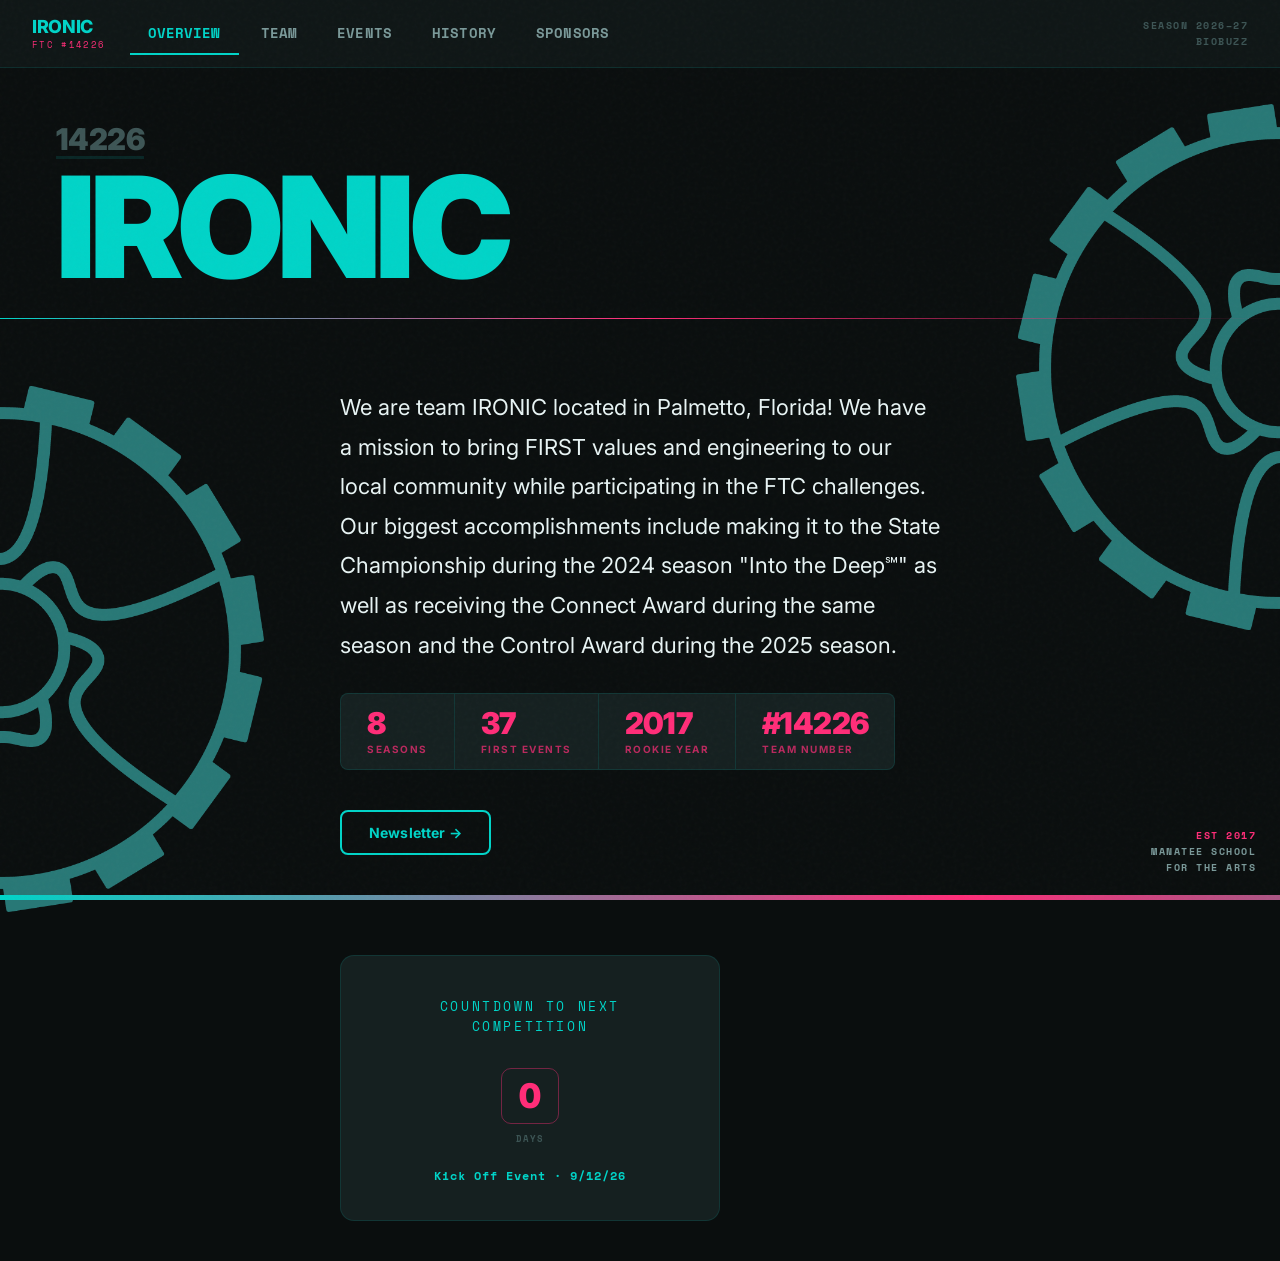
==== index.html @ 88496b1e "Add files via upload" ====
<!DOCTYPE html>
<html lang="en">
<head>
<meta charset="UTF-8">
<meta name="viewport" content="width=device-width, initial-scale=1.0">
<title>Team IRONIC</title>
<link rel="preconnect" href="https://fonts.googleapis.com">
<link rel="preconnect" href="https://fonts.gstatic.com" crossorigin>
<link href="https://fonts.googleapis.com/css2?family=Inter:wght@300;400;500;600;700;800;900&family=Space+Mono:wght@400;700&display=swap" rel="stylesheet">
<link rel="stylesheet" href="style.css">
</head>
<!--
  HOME / OVERVIEW PAGE

  What's on this page, top to bottom:
    1. Top bar (nav), same one every page uses
    2. Hero banner, team name plus the spinning gears
    3. Overview section, the paragraph, stat numbers, button and countdown card
    4. RGB strip at the very bottom

  Quick edits:
  - Bio paragraph, edit the <p class="lead"> text below.
  - Stat numbers (Seasons, FIRST Events, Rookie Year, Team #), edit
    the .hero-stat-num spans.
  - Countdown date, set NEXT_COMP_DATE in script.js. The card now
    only shows Days (hours/min/sec were dropped from both here and
    script.js) — so it only needs re-checking once a day, not once
    a second.
  - "14226" under the team name uses type-caption-heading now
    (bumped up from type-subhead) so it reads bigger.
  - The only CTA left under the paragraph now is "Newsletter →" —
    the old "Meet the Team →" button that sat next to it was
    removed. It still has data-modal="newsletter" instead of an
    onclick navigation — script.js section 4 turns that into a
    blurred popup instead of a page jump. See style.css section 18
    and newsletter.html for the rest of that setup.
  - Full notes on this file's CSS are in style-guide.pdf, sections
    6 through 10.
  - Text sizing (headline, subhead, body copy, caption heading,
    caption, button) comes from the shared "type-" classes in
    style.css section 15. Anything using Space Mono also gets the
    "mono" class from that same section.
  - Top nav links (below) use type-button now instead of
    type-caption-heading — same smaller size as the site's other
    buttons, just picked from the existing "type-" options rather
    than a new size. Applies to every page's topbar, not just this
    one.
-->
<body data-page="index.html">


<!-- TOP BAR -->
<header class="topbar">
  <div class="topbar-brand">
    <div class="topbar-logo"><span>IRON</span>IC</div>
    <div class="topbar-number mono">FTC #14226</div>
  </div>
  <nav class="topbar-links">
    <a class="nav-link type-button" href="index.html">Overview</a>
    <a class="nav-link type-button" href="team.html">Team</a>
    <a class="nav-link type-button" href="events.html">Events</a>
    <a class="nav-link type-button" href="history.html">History</a>
    <a class="nav-link type-button" href="sponsors.html">Sponsors</a>
  </nav>
  <div class="topbar-meta type-caption mono">
    Season 2026–27<br>
    BIOBUZZ
  </div>
</header>

  <main>

<div class="page active" id="page-overview">

  <!-- Hero banner: title on the left, EST/school info bottom right,
       gears hanging off the bottom corners -->
  <div class="hero-banner-wrap">

    <div class="hero-desktop">

      <!-- title block -->
      <div class="hero-top-row">
        <div class="hero-title-block">
          <div class="hero-teamnum type-caption-heading">14226</div>
          <div class="hero-teamname type-hero-headline">IRONIC</div>
        </div>
      </div>

      <!-- meta info, bottom right corner -->
      <div class="hero-meta-block">
        <div class="hero-meta-line type-caption mono">EST 2017</div>
        <div class="hero-meta-line type-caption mono">Manatee School</div>
        <div class="hero-meta-line type-caption mono">for the Arts</div>
      </div>

      <!-- decorative spinning gears, bleed off the corners -->
      <div class="hero-gear-desktop-left">
        <img src="gear.png" alt="" class="gear-spin">
      </div>
      <div class="hero-gear-desktop-right">
        <img src="gear.png" alt="" class="gear-spin-reverse">
      </div>

      <!-- cutoff line -->
      <div class="hero-cutoff-line"></div>
    </div>

  </div>

  <!-- OVERVIEW: lead paragraph + stat pills + CTA (left) / countdown card (right) -->
  <div class="overview-hero" style="grid-template-columns: 1fr; border-right: none; border-bottom: none; background: transparent; position: relative; z-index: 2; align-items: start; min-height: 0; margin-top: -100px;">

    <div class="hero-text" style="border-right: none; padding: 0px 340px 40px 340px; background: transparent; display: flex; flex-direction: row; align-items: flex-end; justify-content: flex-start; gap: 60px; flex-wrap: wrap;">

      <!-- left: paragraph + stats -->
      <div style="flex: 1 1 480px; min-width: 0;">
        <p class="lead type-body" style="max-width: 640px; margin-bottom: 28px;">We are team IRONIC located in Palmetto, Florida! We have a mission to bring FIRST values and engineering to our local community while participating in the FTC challenges. Our biggest accomplishments include making it to the State Championship during the 2024 season "Into the Deep℠" as well as receiving the Connect Award during the same season and the Control Award during the 2025 season.</p>

        <!-- fact box / stats bar -->
        <div class="hero-stats" style="position: relative; z-index: 3;">
          <div class="hero-stat">
            <span class="hero-stat-num type-caption-heading">8</span>
            <span class="hero-stat-label type-caption">Seasons</span>
          </div>
          <div class="hero-stat-div"></div>
          <div class="hero-stat">
            <span class="hero-stat-num type-caption-heading">37</span>
            <span class="hero-stat-label type-caption">FIRST Events</span>
          </div>
          <div class="hero-stat-div"></div>
          <div class="hero-stat">
            <span class="hero-stat-num type-caption-heading">2017</span>
            <span class="hero-stat-label type-caption">Rookie Year</span>
          </div>
          <div class="hero-stat-div"></div>
          <div class="hero-stat">
            <span class="hero-stat-num type-caption-heading">#14226</span>
            <span class="hero-stat-label type-caption">Team Number</span>
          </div>
        </div>

        <div style="display: flex; flex-direction: row; align-items: center; gap: 16px; flex-wrap: wrap; margin-top: 24px;">
          <button type="button" class="type-button" data-modal="newsletter" style="
            padding: 12px 27px;
            background: transparent;
            color: var(--teal);
            border: 2px solid var(--teal);
            border-radius: 8px;
            cursor: pointer;
            transition: background 0.15s, color 0.15s, border-color 0.15s;
          " onmouseover="this.style.background='var(--teal)'; this.style.color='var(--bg)'; this.style.borderColor='var(--teal)';" onmouseout="this.style.background='transparent'; this.style.color='var(--teal)'; this.style.borderColor='var(--teal)';">
            Newsletter →
          </button>
        </div>
      </div>

      <!-- right side: countdown card, lines up with the stats bar automatically -->
      <div class="countdown-card" id="countdownCard" style="flex: 0 0 380px; align-self: flex-start; margin-top: 40px;">
        <div class="countdown-label mono">
          Countdown to Next Competition
        </div>
        <div class="countdown-digits">
          <div class="countdown-unit">
            <div class="countdown-num" id="cd-days">--</div>
            <div class="countdown-sublabel mono">Days</div>
          </div>
        </div>
        <div class="countdown-event mono">Kick Off Event · 9/12/26</div>
      </div>

    </div>
  </div>
</div>

</main>

<!-- RGB light strip, cycles through site colors at the very bottom of the page -->
<div class="rgb-strip"></div>

<script src="script.js"></script>
</body>
</html>
---- style.css ----
/* TABLE OF CONTENTS
   Full explanations for each numbered section live in
   style-guide.pdf. This file just keeps the section markers so you
   can jump around fast.

   1.  Color variables
   2.  Baseline setup
   3.  Background texture
   4.  Navigation bar
   5.  Page intersection with nav prevention
   6.  Page headlines
   7.  Index - General overview
   8.  Index - decoration
   9.  Gear spinning animation
   10. Event countdown card
   11. Events overall page
   12. Team overall page
   13. Scroll bar
   14. RGB strip
   15. Typography system
   16. Utility text colors
   17. History - past seasons page
   18. Newsletter card + modal overlay
   19. Sponsors page
*/


/* 1. Color variables */
:root {
  --teal: #00D4C8;
  --teal-dim: #00A89E;
  --teal-glow: rgba(0,212,200,0.15);
  --teal-border: rgba(0,212,200,0.3);
  --pink: #FF2D78;
  --pink-dim: rgba(255,45,120,0.15);
  --bg: #0A0E0E;
  --bg2: #0F1616;
  --bg3: #131E1E;
  --surface: #152020;
  --surface2: #1C2B2B;
  --text: #E8F4F4;
  --text-dim: #7A9999;
  --text-muted: #3D5555;
  --border: rgba(0,212,200,0.12);
}


/* 2. Baseline setup */
* { margin: 0; padding: 0; box-sizing: border-box; }

html { scroll-behavior: smooth; }

body {
  background: var(--bg);
  color: var(--text);
  font-family: "Inter", sans-serif;
  font-weight: 400;
  min-height: 100vh;
  overflow-x: hidden;
}


/* 3. Background texture */
body::before {
  content: "";
  position: fixed;
  inset: 0;
  background-image: url("data:image/svg+xml,%3Csvg viewBox='0 0 256 256' xmlns='http://www.w3.org/2000/svg'%3E%3Cfilter id='noise'%3E%3CfeTurbulence type='fractalNoise' baseFrequency='0.9' numOctaves='4' stitchTiles='stitch'/%3E%3C/filter%3E%3Crect width='100%25' height='100%25' filter='url(%23noise)' opacity='0.04'/%3E%3C/svg%3E");
  pointer-events: none;
  z-index: 9999;
  opacity: 0.6;
}


/* 4. Navigation bar */
.topbar {
  position: fixed;
  top: 0; left: 0; right: 0;
  height: 68px;
  background: var(--bg2);
  border-bottom: 1px solid var(--border);
  display: flex;
  align-items: center;
  justify-content: flex-start;
  gap: 24px;
  padding: 0 32px;
  z-index: 200;
}

.topbar-brand {
  display: flex;
  flex-direction: column;
  justify-content: center;
  flex-shrink: 0;
  line-height: 1.2;
}

.topbar-logo {
  font-family: "Inter", sans-serif;
  font-size: 18px;
  font-weight: 800;
  color: var(--teal);
  letter-spacing: -0.02em;
}

.topbar-number {
  font-size: 9px;
  color: var(--pink);
  letter-spacing: 0.15em;
  margin-top: 3px;
}

.topbar-links {
  display: flex;
  align-items: center;
  gap: 4px;
}

.nav-link {
  display: inline-flex;
  align-items: center;
  padding: 10px 18px;
  cursor: pointer;
  transition: all 0.2s;
  border-bottom: 2px solid transparent;
  color: var(--text-dim);
  text-transform: uppercase;
  text-decoration: none;
  position: relative;
}

.nav-link:hover { color: var(--teal); border-bottom-color: var(--teal-dim); }

.nav-link.active {
  color: var(--teal);
  border-bottom-color: var(--teal);
}

.nav-link:nth-child(even):hover { color: var(--pink); border-bottom-color: var(--pink); }

.topbar-meta {
  color: var(--text-muted);
  text-align: right;
  line-height: 1.6;
  flex-shrink: 0;
  margin-left: auto;
}

/* Nav links are set on Space Mono (already used everywhere via
   ".mono") instead of Inter. Written as ".topbar .nav-link" (not
   just ".nav-link") so it beats whichever "type-" class is on the
   link for font-family — no new font was added, this just points
   at the other one already loaded.

   Size is handled from the HTML side instead of here: each nav <a>
   carries "type-button" now (14px) instead of the old
   "type-caption-heading" (30px) — a smaller size picked from the
   same shared "type-" system in section 15, applied sitewide across
   every page's topbar. Bump it up or down by swapping that class on
   the nav links, not by adding a font-size rule here. */
.topbar .nav-link { font-family: "Space Mono", monospace; }


/* 5. Page intersection with nav prevention */
main { margin-left: 0; margin-top: 68px; min-height: 100vh; }

.page { display: none; animation: fadeIn 0.3s ease; }
.page.active { display: block; }
@keyframes fadeIn { from { opacity:0; transform:translateY(6px); } to { opacity:1; transform:translateY(0); } }


/* 6. Page headlines */
.page-header {
  padding: 64px 56px 40px;
  position: relative; overflow: hidden;
  border-bottom: 1px solid var(--border);
}

.page-title { color: var(--text); }


/* 7. Index - General overview */
.overview-hero {
  display: grid; grid-template-columns: 1fr 420px;
  gap: 0; align-items: stretch; min-height: 380px;
  border-bottom: 1px solid var(--border);
}
.hero-text {
  padding: 56px 56px 48px;
  border-right: 1px solid var(--border);
  display: flex; flex-direction: column; justify-content: space-between;
}


/* 8. Index - decoration */
.hero-banner-wrap {
  position: relative;
  width: 100%;
  overflow: visible;
  background: var(--bg);
}

.hero-desktop {
  position: relative;
  padding: 56px 56px 0;
  min-height: 420px;
}

.hero-top-row {
  display: flex;
  justify-content: space-between;
  align-items: flex-start;
  position: relative;
  z-index: 3;
  margin-bottom: 28px;
}

.hero-teamnum {
  color: var(--text-muted);
  text-decoration: underline;
  text-decoration-color: var(--border);
  text-underline-offset: 6px;
  margin-bottom: 8px;
}

.hero-teamname { color: var(--teal); }

.hero-meta-block {
  position: fixed;
  bottom: 24px;
  right: 24px;
  text-align: right;
  z-index: 50;
}
.hero-meta-line { color: var(--text-dim); line-height: 1.6; }
.hero-meta-line:first-child { color: var(--pink); font-weight: 700; }

.hero-stats {
  display: flex;
  align-items: stretch;
  border: 1px solid var(--border);
  border-radius: 8px;
  overflow: hidden;
  width: fit-content;
  position: relative;
  z-index: 3;
  background: var(--surface);
  margin-bottom: 40px;
}
.hero-stat {
  padding: 14px 26px;
  display: flex;
  flex-direction: column;
  gap: 3px;
}
.hero-stat-num { color: var(--pink); }
.hero-stat-label { color: var(--pink); opacity: 0.7; }
.hero-stat-div { width: 1px; background: var(--border); flex-shrink: 0; }

.hero-gear-desktop-left {
  position: absolute;
  bottom: -460px; left: -300px;
  width: 600px;
  opacity: 0.6;
  z-index: 1;
  pointer-events: none;
}
.hero-gear-desktop-right {
  position: absolute;
  bottom: -180px; right: -300px;
  width: 600px;
  opacity: 0.6;
  z-index: 1;
  pointer-events: none;
}

.hero-cutoff-line {
  position: relative;
  z-index: 3;
  height: 1px;
  background: linear-gradient(90deg, var(--teal), var(--pink), transparent);
  margin: 0 -56px;
}


/* 9. Gear spinning animation */
@keyframes spin-cw  { from { transform: rotate(0deg); } to { transform: rotate(360deg); } }
@keyframes spin-ccw { from { transform: rotate(0deg); } to { transform: rotate(-360deg); } }
.gear-spin         { animation: spin-cw  20s linear infinite; display: block; width: 100%; }
.gear-spin-reverse { animation: spin-ccw 20s linear infinite; display: block; width: 100%; }


/* 10. Event countdown card */
.countdown-card {
  background: var(--surface);
  border: 1px solid var(--border);
  border-radius: 14px;
  padding: 40px 40px 36px;
}
.countdown-label {
  font-size: 13px;
  color: var(--teal);
  letter-spacing: 0.2em;
  text-transform: uppercase;
  display: flex;
  align-items: center;
  justify-content: center;
  text-align: center;
  gap: 10px;
  margin-bottom: 32px;
}

.countdown-digits {
  display: flex;
  align-items: flex-start;
  justify-content: center;
  gap: 8px;
}
.countdown-unit {
  display: flex;
  flex-direction: column;
  align-items: center;
  gap: 8px;
}
.countdown-num {
  font-family: "Inter", sans-serif;
  font-size: 34px;
  font-weight: 900;
  color: var(--pink);
  letter-spacing: 0.02em;
  line-height: 1;
  border: 1px solid rgba(255,45,120,0.4);
  border-radius: 10px;
  padding: 10px 6px;
  min-width: 58px;
  text-align: center;
  font-variant-numeric: tabular-nums;
}
.countdown-sublabel {
  font-size: 9px;
  font-weight: 700;
  letter-spacing: 0.12em;
  text-transform: uppercase;
  color: var(--text-muted);
}
.countdown-event {
  font-size: 12px;
  font-weight: 700;
  color: var(--teal);
  letter-spacing: 0.08em;
  text-align: center;
  margin-top: 22px;
}


/* 11. Events overall page */
.events-section-title {
  color: var(--text-muted);
  margin-bottom: 24px; display: flex; align-items: center; gap: 16px;
}
.events-section-title::after { content: ""; flex: 1; height: 1px; background: var(--border); }

.events-content { padding: 48px 56px 72px; max-width: 980px; margin: 0 auto; }
.events-intro { margin-bottom: 40px; }

.event-timeline {
  display: flex;
  flex-direction: column;
  gap: 14px;
  margin-bottom: 8px;
}

.event-card {
  display: flex;
  align-items: center;
  gap: 26px;
  background: var(--surface);
  border: 1px solid var(--border);
  border-radius: 14px;
  padding: 22px 28px;
  transition: border-color 0.2s, transform 0.2s;
}
.event-card:hover { border-color: var(--teal-border); transform: translateX(4px); }
.event-card.featured {
  border-color: var(--teal);
  box-shadow: 0 0 0 1px var(--teal), 0 0 24px var(--teal-glow);
}

.event-date-block {
  flex-shrink: 0;
  width: 84px;
  text-align: center;
  border-right: 1px solid var(--border);
  padding-right: 22px;
}
.event-month {
  font-size: 11px; font-weight: 700; letter-spacing: 0.15em;
  text-transform: uppercase; color: var(--pink);
  margin-bottom: 4px;
}
.event-day { color: var(--text); }
.event-day.multi { font-size: 19px; }
.event-year {
  font-size: 10px; color: var(--text-muted); margin-top: 3px;
}

.event-body { flex: 1; min-width: 0; }
.event-name-row {
  display: flex; align-items: center; gap: 10px; flex-wrap: wrap;
  margin-bottom: 6px;
}
.event-name {
  font-size: 18px; font-weight: 700; color: var(--text); letter-spacing: -0.01em;
}

.event-location {
  font-size: 12px; color: var(--text-dim); letter-spacing: 0.03em;
}
.event-location.tbd { color: var(--text-muted); font-style: italic; }


/* 12. Team overall page */
.team-content { padding: 48px 56px 72px; }
.team-grid {
  display: flex !important;
  flex-wrap: wrap !important;
  justify-content: center !important;
  width: 100% !important;
  gap: 28px 24px; margin-bottom: 56px;
}
.team-card {
  background: transparent; border: none; border-radius: 0;
  overflow: visible; transition: transform 0.2s;
  width: 210px; flex-shrink: 0;
}
.team-card:hover { transform: translateY(-6px); }
.team-card-img { position: relative; aspect-ratio: 3/4; overflow: hidden; border-radius: 4px; margin-bottom: 14px; }
.team-card-img img {
  width: 100%; height: 100%; object-fit: cover;
  filter: saturate(0) brightness(0.6); transition: filter 0.35s;
}
.team-card:hover .team-card-img img { filter: saturate(0.2) brightness(0.75); }
.team-card-img::after {
  content: ""; position: absolute; bottom: 0; left: 0; right: 0;
  height: 60%; background: linear-gradient(to top, rgba(10,14,14,0.85), transparent);
}
.team-card-img::before {
  content: ""; position: absolute; bottom: 0; left: 0; right: 0; height: 2px;
  background: var(--teal); z-index: 2; transform: scaleX(0); transform-origin: left;
  transition: transform 0.3s ease;
}
.team-card:hover .team-card-img::before { transform: scaleX(1); }
.team-card.pink .team-card-img::before { background: var(--pink); }
.team-card.blue .team-card-img::before { background: var(--teal); }
.team-card-body { padding: 0; text-align: center; }
.team-card-name { color: var(--text); margin-bottom: 4px; }
.team-card-role { font-size: 11px; font-weight: 500; color: var(--teal); text-transform: uppercase; letter-spacing: 0.06em; }
.team-card.pink .team-card-role { color: var(--pink); }
.team-card.blue .team-card-role { color: var(--teal); }
.team-card-grade { font-size: 11px; color: var(--text-muted); margin-top: 3px; }

.team-content .events-section-title {
  justify-content: center;
}
.team-content .events-section-title::before {
  content: '';
  flex: 1;
  height: 1px;
  background: var(--border);
}


/* 13. Scroll bar */
::-webkit-scrollbar { width: 4px; }
::-webkit-scrollbar-track { background: var(--bg); }
::-webkit-scrollbar-thumb {
  background: linear-gradient(var(--pink), var(--teal));
  border-radius: 2px;
}


/* 14. RGB strip */
.rgb-strip {
  display: block;
  position: fixed;
  bottom: 0; left: 0; right: 0;
  height: 5px;
  background: linear-gradient(90deg,
    var(--teal), var(--pink), var(--teal-dim), var(--pink), var(--teal));
  background-size: 300% 100%;
  animation: rgbCycle 8s linear infinite;
  z-index: 250;
  pointer-events: none;
}
@keyframes rgbCycle {
  0%   { background-position: 0% 0; }
  100% { background-position: 300% 0; }
}


/* 15. Typography system */
.type-hero-headline {
  font-family: "Inter", sans-serif;
  font-size: clamp(80px, 11vw, 160px);
  font-weight: 900;
  letter-spacing: -0.04em;
  line-height: 0.9;
}

.type-headline {
  font-family: "Inter", sans-serif;
  font-size: clamp(42px, 6vw, 80px);
  font-weight: 900;
  letter-spacing: -0.04em;
  line-height: 0.95;
}

.type-subhead {
  font-family: "Inter", sans-serif;
  font-size: 18px;
  font-weight: 700;
  letter-spacing: 0.05em;
}

.type-body {
  font-family: "Inter", sans-serif;
  font-size: 22px;
  font-weight: 400;
  line-height: 1.8;
  max-width: 680px;
}

.type-caption-heading {
  font-family: "Inter", sans-serif;
  font-size: 30px;
  font-weight: 900;
  letter-spacing: -0.02em;
  line-height: 1.05;
}

.type-caption {
  font-family: "Inter", sans-serif;
  font-size: 10px;
  font-weight: 700;
  letter-spacing: 0.15em;
  text-transform: uppercase;
}

.type-button {
  font-family: "Inter", sans-serif;
  font-size: 14px;
  font-weight: 700;
  letter-spacing: 0.01em;
}

.type-names {
  font-family: "Inter", sans-serif;
  font-size: 15px;
  font-weight: 600;
  letter-spacing: -0.01em;
}

.mono { font-family: "Space Mono", monospace; }


/* 16. Utility text colors */
.text-teal { color: var(--teal); }
.text-pink { color: var(--pink); }
.text-dim  { color: var(--text-dim); }


/* 17. History - past seasons page
   Three-column pattern per Chase's whiteboard sketch:
     - left:   .history-locator, a slightly lighter bar flush against
               the very left edge of the screen, full page height,
               holding the sticky season tabs
     - center: .season-main, one big photo + write-up per season,
               with .season-awards stacked underneath it. Capped to a
               comfortable reading width and CENTERED in the space
               between the locator bar and the gallery (flex-grow
               plus auto side-margins — not pinned to the left edge
               of that space).
     - right:  .season-gallery, one tall "photo log" composite,
               width set by --gallery-w (on .history-seasons below —
               change it there, not per-block), flush against the
               true right edge of the screen (no page padding
               stopping it)

   No new type sizes here — every text element below reuses one of
   the existing "type-" classes (or the plain body font) from section
   15, same as the rest of the site.

   Each season lives in one .season-block. Copy a whole block to add
   a season, and add a matching .locator-link up in the nav column
   (href="#season-XXXX-XX" has to match the block's id). The
   scrollspy in script.js highlights whichever locator link is
   currently on screen, no manual wiring needed beyond that.

   .season-gallery normally holds ONE tall composite photo per season
   (Chase builds these himself once each season's write-up text is
   final, so the image comes out the right height to match). Swap the
   .gallery-photolog.placeholder div for a real
   <div class="gallery-photolog"><img src="..."></div> when that
   photo exists — no other markup changes needed.

   Until a proper composite exists for a season, ".gallery-photolog
   .stack" is a lightweight fallback: drop two or more real photos
   straight in (no placeholder text) and they stack to fill the same
   tall column, each cropped to fill its share of the height. Swap it
   out for a single composite <img> later if Chase builds one. */
.history-content {
  display: flex;
  align-items: stretch; /* lets the locator bar's background stretch to match the full season list's height */
  width: 100%;
}

.history-locator {
  flex: 0 0 200px;
  background: var(--surface); /* one step lighter than the page background, same token used elsewhere for panels */
  border-right: 1px solid var(--border);
}
.history-locator-inner {
  position: sticky;
  top: 68px; /* sits right under the fixed topbar */
  padding: 40px 20px;
  display: flex;
  flex-direction: column;
  gap: 2px;
}
.history-locator-label {
  color: var(--text-muted);
  margin-bottom: 10px;
  padding: 0 14px;
}
.locator-link {
  display: flex;
  flex-direction: column;
  gap: 2px;
  padding: 10px 14px;
  border-left: 2px solid var(--border);
  color: var(--text-dim);
  text-decoration: none;
  transition: all 0.2s;
}
.locator-link:hover { color: var(--teal); border-left-color: var(--teal-dim); }
.locator-link.active {
  color: var(--teal);
  border-left-color: var(--teal);
  background: var(--surface2);
  border-radius: 0 8px 8px 0;
}
.locator-link.active .locator-game { color: var(--teal); opacity: 0.75; }

.history-seasons {
  /* --gallery-w is shared with .season-gallery and .season-block.stub
     below so the gallery's width and the stub's reserved space for
     it never drift out of sync — change it in one place. */
  --gallery-w: 460px;
  flex: 1;
  min-width: 0;
  padding: 48px 0 96px 48px; /* no right padding — lets .season-gallery run flush to the screen edge */
  display: flex;
  flex-direction: column;
  gap: 64px;
}

.season-block {
  scroll-margin-top: 24px;
  display: flex;
  align-items: stretch;
  padding-bottom: 64px;
  border-bottom: 1px solid var(--border);
}
.season-block:last-child { border-bottom: none; padding-bottom: 0; }

.season-main {
  /* flex-grow + the auto side margins center this column in
     whatever room is left between the locator bar and the gallery,
     instead of sitting flush against the locator */
  flex: 1 1 auto;
  max-width: 680px;
  min-width: 0;
  margin: 0 auto;
  display: flex;
  flex-direction: column;
}

.season-photo {
  aspect-ratio: 16/9;
  border-radius: 12px;
  overflow: hidden;
  border: 1px solid var(--border);
  background: var(--surface);
  position: relative;
}
.season-photo img { width: 100%; height: 100%; object-fit: cover; }
.season-photo.placeholder {
  display: flex;
  align-items: center;
  justify-content: center;
  color: var(--text-muted);
  text-align: center;
  padding: 20px;
}

.season-heading-row {
  display: flex;
  align-items: baseline;
  gap: 14px;
  flex-wrap: wrap;
  margin-top: 24px;
}
.season-game { color: var(--teal); }
.season-years { color: var(--text-muted); }

.season-desc { margin-top: 10px; }

.season-awards {
  margin-top: 28px;
  background: var(--surface);
  border: 1px solid var(--border);
  border-radius: 12px;
  padding: 22px 26px;
}
.season-awards-title {
  color: var(--pink);
  margin-bottom: 18px;
  display: flex;
  align-items: center;
  gap: 10px;
}
.award-list { display: flex; flex-direction: column; gap: 18px; }
.award-item { display: flex; align-items: flex-start; gap: 16px; }
.award-image {
  flex-shrink: 0;
  width: 120px;
  height: 120px;
  border-radius: 10px;
  overflow: hidden;
  border: 1px solid var(--border);
  background: var(--surface2);
}
.award-image img { width: 100%; height: 100%; object-fit: cover; }
.award-body { min-width: 0; }
.award-name { color: var(--text); display: block; margin-bottom: 4px; }
.award-desc { color: var(--text-dim); }
.season-awards.tbd { color: var(--text-muted); font-style: italic; }

.season-gallery {
  /* One tall "photo log" per season rather than a grid of small
     shots — Chase builds this as a single composite image sized to
     the write-up once the text is final. Fixed width (--gallery-w,
     set on .history-seasons above), flush against the screen's
     right edge since nothing pads .history-content/.history-seasons
     on that side. */
  flex: 0 0 var(--gallery-w);
  display: flex;
}
.gallery-photolog {
  flex: 1;
  border-radius: 12px 0 0 12px;
  border: 1px dashed var(--border);
  border-right: none;
  background: var(--surface2);
  overflow: hidden;
}
.gallery-photolog img { display: block; width: 100%; height: 100%; object-fit: cover; }
.gallery-photolog.placeholder {
  display: flex;
  align-items: center;
  justify-content: center;
  text-align: center;
  color: var(--text-muted);
}

/* Fallback for a season with real photos but no single built
   composite yet (see the section-17 header note above): stacks
   however many <img> children it's given evenly down the same
   tall column a composite would otherwise fill. */
.gallery-photolog.stack {
  display: flex;
  flex-direction: column;
  border-style: solid;
}
.gallery-photolog.stack img {
  flex: 1 1 0;
  min-height: 0;
  width: 100%;
  object-fit: cover;
}
.gallery-photolog.stack img + img { border-top: 1px solid var(--border); }

/* The founding-year block has no gallery, but it still reserves
   that same width on its right so its centered text lines up with
   every other season's centered text above/below it. */
.season-block.stub { padding-right: var(--gallery-w); }

@media (max-width: 980px) {
  .history-content { flex-direction: column; }
  .history-locator {
    flex: 0 0 auto;
    border-right: none;
    border-bottom: 1px solid var(--border);
  }
  .history-locator-inner {
    position: static;
    flex-direction: row;
    flex-wrap: wrap;
    padding: 20px;
  }
  .history-seasons { padding: 32px 24px 64px 24px; }
  .season-block { flex-direction: column; }
  .season-block.stub { padding-right: 0; }
  .season-main { max-width: none; margin: 0; }
  .season-gallery { flex-basis: auto; min-height: 220px; margin-top: 20px; }
  .gallery-photolog { border-radius: 12px; border-right: 1px dashed var(--border); }
  .gallery-photolog.stack { min-height: 360px; }
}


/* 18. Newsletter card + modal overlay
   ".newsletter-card" is the visual box itself (bg, border, radius,
   the form styling inside it) — used two places:
     - newsletter.html, sitting centered in the page on its own, for
       anyone who lands there directly (a shared link, a bookmark,
       JS disabled)
     - the sitewide modal that script.js builds and injects into
       every page, wrapped in ".modal-overlay" so it appears as a
       blurred-backdrop popup on top of whatever page you clicked
       "Newsletter" from, instead of navigating away.
   Both reuse the exact same ".newsletter-card" rules so the two
   never drift out of sync visually — change the look once, here. */
.newsletter-card {
  background: var(--surface);
  border: 1px solid var(--border);
  border-radius: 14px;
  padding: 48px 40px 40px;
  max-width: 380px;
  width: 100%;
  text-align: center;
  position: relative;
  box-shadow: 0 20px 60px rgba(0,0,0,0.45);
}
.newsletter-title { color: var(--teal); }
.newsletter-hr {
  width: 60px;
  height: 2px;
  margin: 24px auto;
  border: 0;
  background: var(--border);
}
.newsletter-text {
  font-size: 14px;
  line-height: 1.7;
  color: var(--text-dim);
  margin-bottom: 28px;
}
.newsletter-card form { display: flex; flex-direction: column; gap: 16px; }
.newsletter-card input {
  background: var(--surface2);
  border: 1px solid var(--border);
  border-radius: 8px;
  height: 50px;
  padding: 0 18px;
  color: var(--text);
  font-family: "Inter", sans-serif;
  font-size: 15px;
  outline: none;
  transition: border-color 0.2s;
}
.newsletter-card input::placeholder { color: var(--text-muted); }
.newsletter-card input:focus { border-color: var(--teal); }
.newsletter-submit {
  border: 2px solid var(--teal);
  border-radius: 8px;
  min-height: 50px;
  background: transparent;
  color: var(--teal);
  cursor: pointer;
  transition: background 0.15s, color 0.15s;
}
.newsletter-submit:hover:not(:disabled) { background: var(--teal); color: var(--bg); }
.newsletter-submit:disabled { opacity: 0.6; cursor: default; }
.newsletter-feedback { margin-top: 16px; font-size: 13px; color: var(--teal); min-height: 16px; }
.newsletter-feedback.is-error { color: var(--pink); }

/* Standalone newsletter.html page: same topbar as every other page,
   card centered in the space below it. */
.newsletter-page-main {
  display: flex;
  align-items: center;
  justify-content: center;
  min-height: calc(100vh - 68px);
  padding: 60px 20px;
}

/* Sitewide "open on top of the current page" overlay. Sits above the
   topbar/rgb-strip (z-index 200/250) but below the faint noise
   texture (z-index 9999, section 3) — that layer has
   pointer-events:none so it never blocks clicks, it just keeps
   layering its grain over the modal same as it does everywhere
   else on the site. */
.modal-overlay {
  position: fixed;
  inset: 0;
  background: rgba(6,9,9,0.7);
  backdrop-filter: blur(10px);
  -webkit-backdrop-filter: blur(10px);
  display: flex;
  align-items: center;
  justify-content: center;
  padding: 24px;
  z-index: 500;
  opacity: 0;
  visibility: hidden;
  transition: opacity 0.25s ease, visibility 0.25s ease;
}
.modal-overlay.active { opacity: 1; visibility: visible; }
.modal-overlay .newsletter-card {
  transform: scale(0.92) translateY(10px);
  transition: transform 0.25s ease;
}
.modal-overlay.active .newsletter-card { transform: scale(1) translateY(0); }

.modal-close {
  position: absolute;
  top: 16px; right: 16px;
  width: 32px; height: 32px;
  border-radius: 50%;
  border: 1px solid var(--border);
  background: transparent;
  color: var(--text-dim);
  font-size: 20px;
  line-height: 1;
  cursor: pointer;
  display: flex;
  align-items: center;
  justify-content: center;
  transition: all 0.2s;
}
.modal-close:hover { color: var(--pink); border-color: var(--pink); }

/* Locks page scroll behind the blur while a modal is open. */
body.modal-open { overflow: hidden; }


/* 19. Sponsors page
   Sponsor logos are grouped into three tiers by visual weight:
     - .sponsor-grid.large   — 2 big tiles side by side (Gold tier)
     - .sponsor-grid.medium  — 3 medium tiles (Silver tier)
     - .sponsor-grid.small   — 4-5 smaller tiles (Bronze tier)
   Every tile is a square (1:1 aspect-ratio, sized per tier below) —
   currently a dashed placeholder box (same look as
   .season-photo.placeholder / .gallery-photolog.placeholder
   elsewhere on the site) — swap a tile's placeholder <span> for a
   real <img src="..."> once a sponsor sends over their logo, no
   other markup changes needed. Add/remove tiles freely, the
   flex-wrap layout reflows and wraps on its own.

   .sponsor-cta-btn matches the "Newsletter" button's look on the
   overview page (transparent, teal outline, fills teal on hover),
   but it is NOT wired to anything yet on purpose — no href, no
   mailto, no modal — since there's nowhere for it to go until a
   sponsor contact method is picked. Wire it up whenever that's
   ready. */
.sponsors-content { padding: 48px 56px 80px; max-width: 1300px; margin: 0 auto; }

.sponsor-cta {
  text-align: center;
  max-width: 640px;
  margin: 0 auto 64px;
  padding-bottom: 48px;
  border-bottom: 1px solid var(--border);
}
.sponsor-cta p { margin-bottom: 28px; }
.sponsor-cta-btn {
  display: inline-flex;
  align-items: center;
  padding: 12px 27px;
  background: transparent;
  color: var(--teal);
  border: 2px solid var(--teal);
  border-radius: 8px;
  cursor: pointer;
  text-decoration: none; /* now used on an <a> (links to sponsor-form.html) rather than a <button> */
  transition: background 0.15s, color 0.15s, border-color 0.15s;
}
.sponsor-cta-btn:hover { background: var(--teal); color: var(--bg); }

.sponsor-tier { margin-bottom: 56px; }
.sponsor-tier:last-child { margin-bottom: 0; }

.sponsor-grid { display: flex; flex-wrap: wrap; justify-content: center; gap: 24px; }

.sponsor-tile {
  flex-shrink: 0;
  display: flex; align-items: center; justify-content: center;
  background: var(--surface2);
  border: 1px dashed var(--border);
  border-radius: 12px;
  color: var(--text-muted);
  text-align: center;
  padding: 16px;
  transition: border-color 0.2s;
}
.sponsor-tile:hover { border-color: var(--teal-border); }
.sponsor-tile img { width: 100%; height: 100%; object-fit: contain; }

.sponsor-grid.large .sponsor-tile { width: 560px; aspect-ratio: 1 / 1; }
.sponsor-grid.medium .sponsor-tile { width: 400px; aspect-ratio: 1 / 1; }
.sponsor-grid.small .sponsor-tile { width: 280px; aspect-ratio: 1 / 1; }

@media (max-width: 980px) {
  .sponsors-content { padding: 40px 24px 64px; }
  .sponsor-grid.large .sponsor-tile { width: 100%; max-width: 560px; }
  .sponsor-grid.medium .sponsor-tile { width: 100%; max-width: 400px; }
  .sponsor-grid.small .sponsor-tile { width: 100%; max-width: 280px; }
}
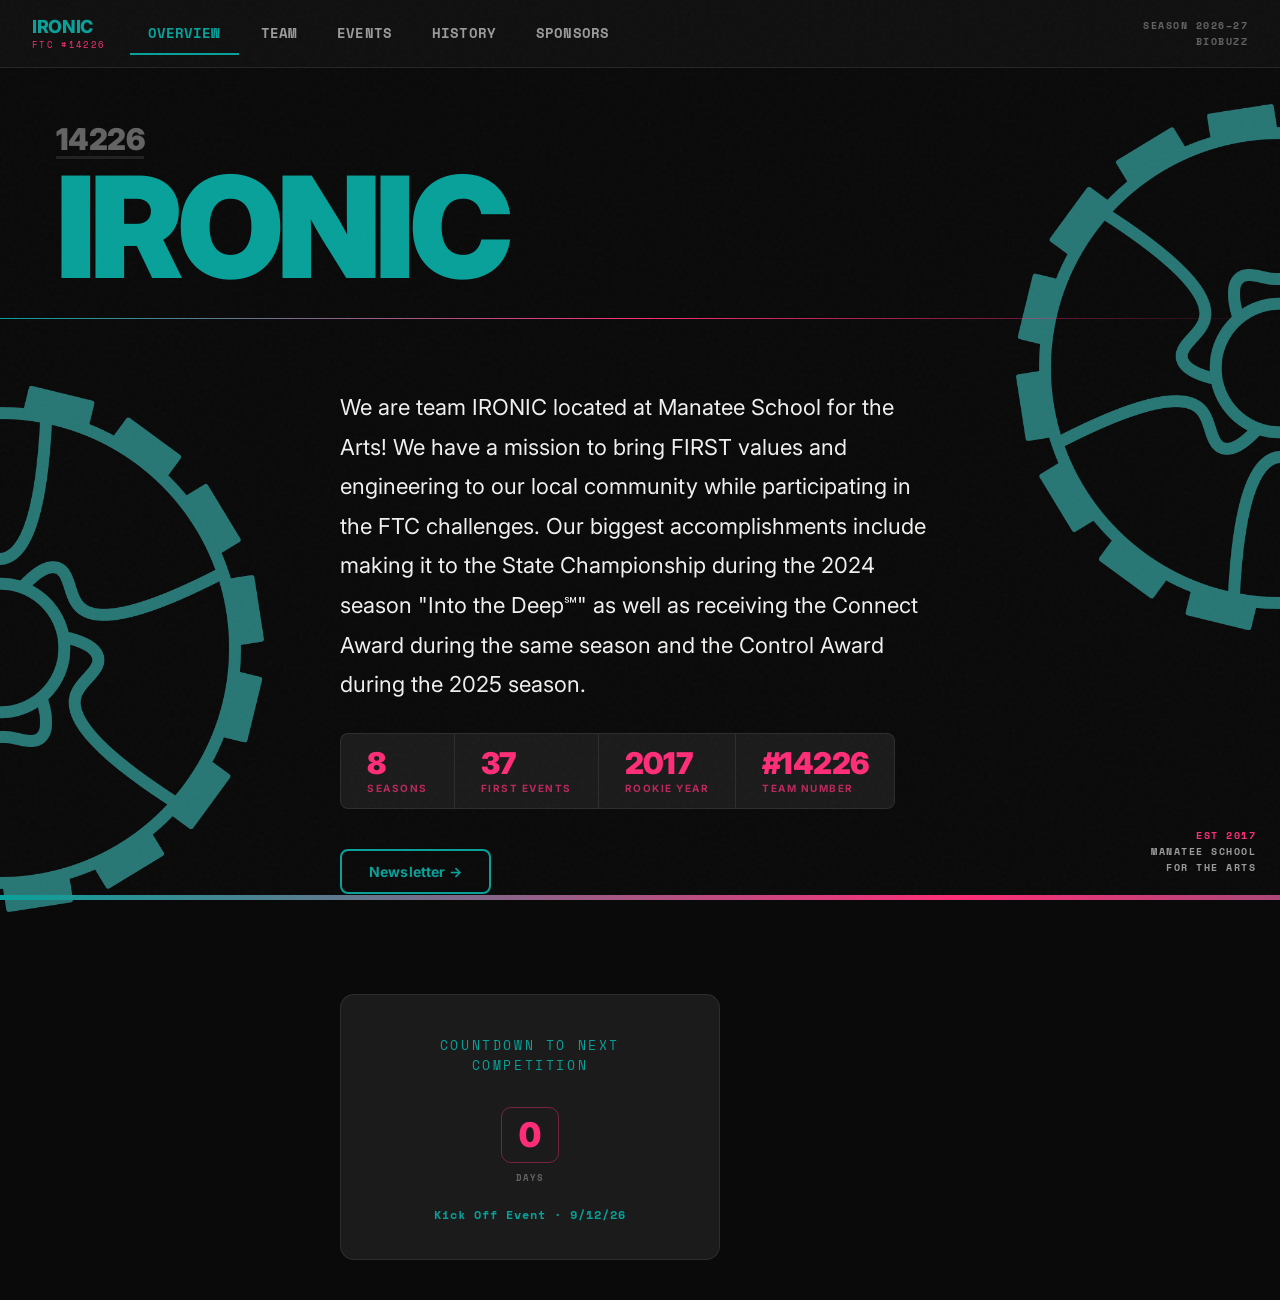
==== commit 2ce1b565: "Update team location in hero text" ====
--- a/index.html
+++ b/index.html
@@ -114,7 +114,7 @@
 
       <!-- left: paragraph + stats -->
       <div style="flex: 1 1 480px; min-width: 0;">
-        <p class="lead type-body" style="max-width: 640px; margin-bottom: 28px;">We are team IRONIC located in Palmetto, Florida! We have a mission to bring FIRST values and engineering to our local community while participating in the FTC challenges. Our biggest accomplishments include making it to the State Championship during the 2024 season "Into the Deep℠" as well as receiving the Connect Award during the same season and the Control Award during the 2025 season.</p>
+        <p class="lead type-body" style="max-width: 640px; margin-bottom: 28px;">We are team IRONIC located at Manatee School for the Arts! We have a mission to bring FIRST values and engineering to our local community while participating in the FTC challenges. Our biggest accomplishments include making it to the State Championship during the 2024 season "Into the Deep℠" as well as receiving the Connect Award during the same season and the Control Award during the 2025 season.</p>
 
         <!-- fact box / stats bar -->
         <div class="hero-stats" style="position: relative; z-index: 3;">
--- a/style.css
+++ b/style.css
@@ -27,21 +27,27 @@
 
 /* 1. Color variables */
 :root {
-  --teal: #00D4C8;
-  --teal-dim: #00A89E;
-  --teal-glow: rgba(0,212,200,0.15);
-  --teal-border: rgba(0,212,200,0.3);
+  /* Ironic Teal — primary brand accent */
+  --teal: #08A19A;
+  --teal-dim: #067F7A;
+  --teal-glow: rgba(8,161,154,0.15);
+  --teal-border: rgba(8,161,154,0.3);
+  /* Ironic Grey — secondary brand accent, used for the neutral scale below */
+  --grey: #646363;
+  /* Pink — kept as the site's original highlight accent */
   --pink: #FF2D78;
   --pink-dim: rgba(255,45,120,0.15);
-  --bg: #0A0E0E;
-  --bg2: #0F1616;
-  --bg3: #131E1E;
-  --surface: #152020;
-  --surface2: #1C2B2B;
-  --text: #E8F4F4;
-  --text-dim: #7A9999;
-  --text-muted: #3D5555;
-  --border: rgba(0,212,200,0.12);
+  --pink-border: rgba(255,45,120,0.3);
+  /* Neutral surfaces, built off Ironic Grey instead of the old teal-tinted blacks */
+  --bg: #0A0A0A;
+  --bg2: #101010;
+  --bg3: #161616;
+  --surface: #1B1B1B;
+  --surface2: #242424;
+  --text: #F1F0EF;
+  --text-dim: #9C9B9A;
+  --text-muted: #646363;
+  --border: rgba(100,99,99,0.25);
 }
 
 
@@ -442,7 +448,7 @@
 .team-card:hover .team-card-img img { filter: saturate(0.2) brightness(0.75); }
 .team-card-img::after {
   content: ""; position: absolute; bottom: 0; left: 0; right: 0;
-  height: 60%; background: linear-gradient(to top, rgba(10,14,14,0.85), transparent);
+  height: 60%; background: linear-gradient(to top, rgba(10,10,10,0.85), transparent);
 }
 .team-card-img::before {
   content: ""; position: absolute; bottom: 0; left: 0; right: 0; height: 2px;
@@ -903,7 +909,7 @@
 .modal-overlay {
   position: fixed;
   inset: 0;
-  background: rgba(6,9,9,0.7);
+  background: rgba(6,6,6,0.72);
   backdrop-filter: blur(10px);
   -webkit-backdrop-filter: blur(10px);
   display: flex;
@@ -958,11 +964,13 @@
    flex-wrap layout reflows and wraps on its own.
 
    .sponsor-cta-btn matches the "Newsletter" button's look on the
-   overview page (transparent, teal outline, fills teal on hover),
-   but it is NOT wired to anything yet on purpose — no href, no
-   mailto, no modal — since there's nowhere for it to go until a
-   sponsor contact method is picked. Wire it up whenever that's
-   ready. */
+   overview page (transparent, teal outline, fills teal on hover).
+   It's the trigger only — clicking it hands off to customgform.com's
+   own popup script (see sponsors.html), so this class only styles
+   the button itself, never the form that pops up. The form's own
+   colors/fonts/theme are set on customgform.com's editor (Design
+   tab for that form), not here — nothing in this stylesheet can
+   reach inside their popup. */
 .sponsors-content { padding: 48px 56px 80px; max-width: 1300px; margin: 0 auto; }
 
 .sponsor-cta {
@@ -982,7 +990,6 @@
   border: 2px solid var(--teal);
   border-radius: 8px;
   cursor: pointer;
-  text-decoration: none; /* now used on an <a> (links to sponsor-form.html) rather than a <button> */
   transition: background 0.15s, color 0.15s, border-color 0.15s;
 }
 .sponsor-cta-btn:hover { background: var(--teal); color: var(--bg); }
